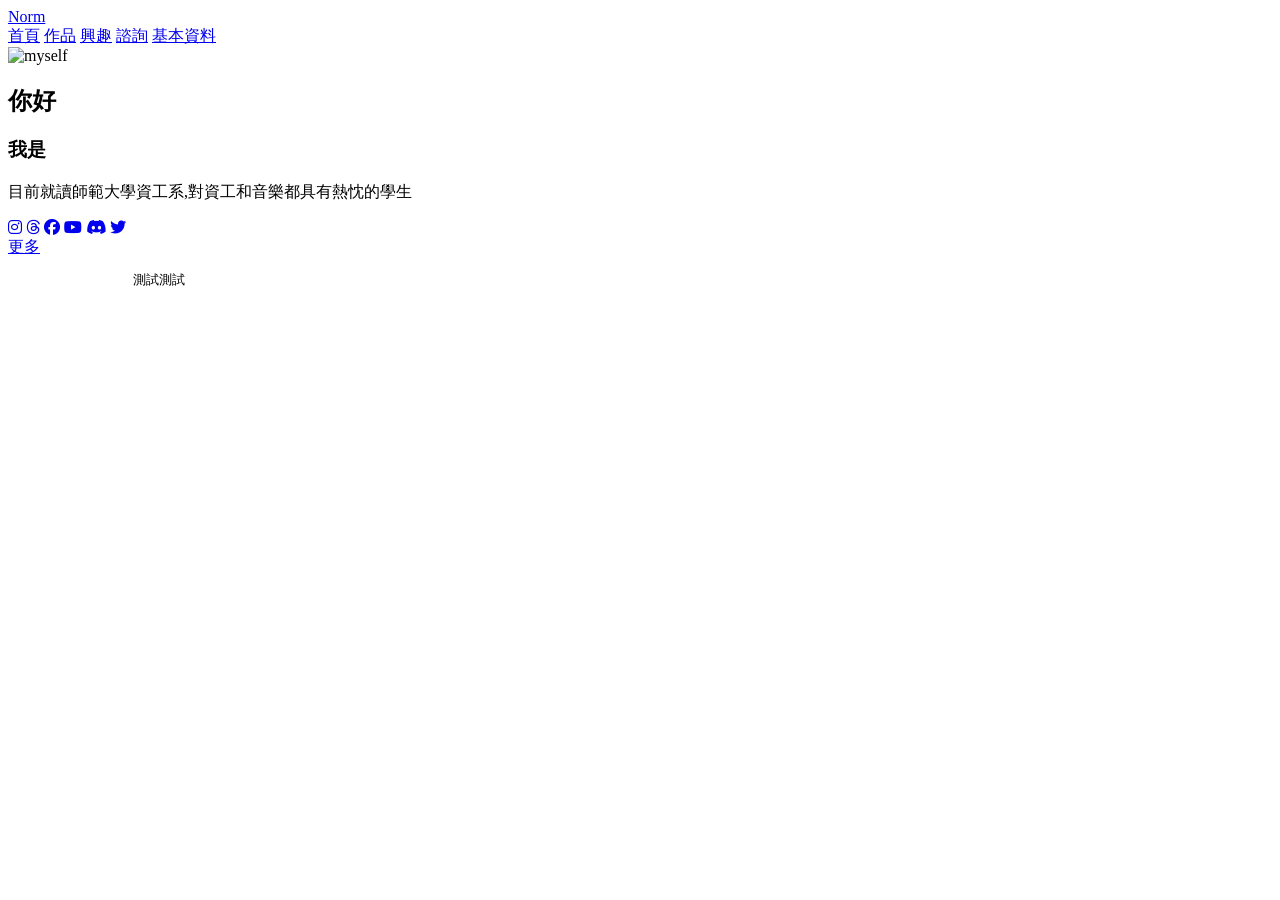
==== index.html @ 0d98c80c "Add files via upload" ====
<!DOCTYPE html>
<html lang="zh">
    <head>
        <meta charset="UTF-8">
        <meta name="viewpoint" content="width=device=width,initial-scale=1.0,maximum-scale=1.0;user-scalable=0;">
        <link rel="stylesheet" href="https://cdnjs.cloudflare.com/ajax/libs/font-awesome/6.5.2/css/all.min.css">
        <link rel="stylesheet" href="style.css">
        <title>我的介紹</title>
    </head>
    <body>
        <header>
            <a href="index.html"class="logo">Norm</a>
            <nav>
                <a href="index.html"class="active">首頁</a>
                <a href="works.html">作品</a>
                <a href="interest.html">興趣</a>
                <a href="service.html">諮詢</a>
                <a href="information.html">基本資料</a>
            </nav>
        </header>
        <section class="home">
            <div class="home-img">
                <img src="myself.jpg" alt="myself">
            </div>
            <div class="home-content">
                <h1>你好<span></span></h1>
                <h3 class="typing-text">我是<span></span></h3>
                <p>目前就讀師範大學資工系,對資工和音樂都具有熱忱的學生</p>
                <div class="social-icons">
                    <a href="https://www.instagram.com/norm__0425/"><i class="fa-brands fa-instagram"></i></a>
                    <a href="https://www.threads.com/@norm__0425"><i class="fa-brands fa-threads"></i></a>
                    <a href="https://www.facebook.com/xing.ye.41049/"><i class="fa-brands fa-facebook"></i></a>
                    <a href="https://www.youtube.com/@Starnight-w"><i class="fa-brands fa-youtube"></i></a>
                    <a href="https://discord.gg/KSewuahjup"><i class="fa-brands fa-discord"></i></a>
                    <a href="https://x.com/norm_0425"><i class="fa-brands fa-twitter"></i></a>
                </div>
                <a href="information.html" class="btn">更多</a>
            </div>
        </section>
        <section class="about me">
            <pre>
                測試測試
            </pre>
        </section>
    </body>
</html>
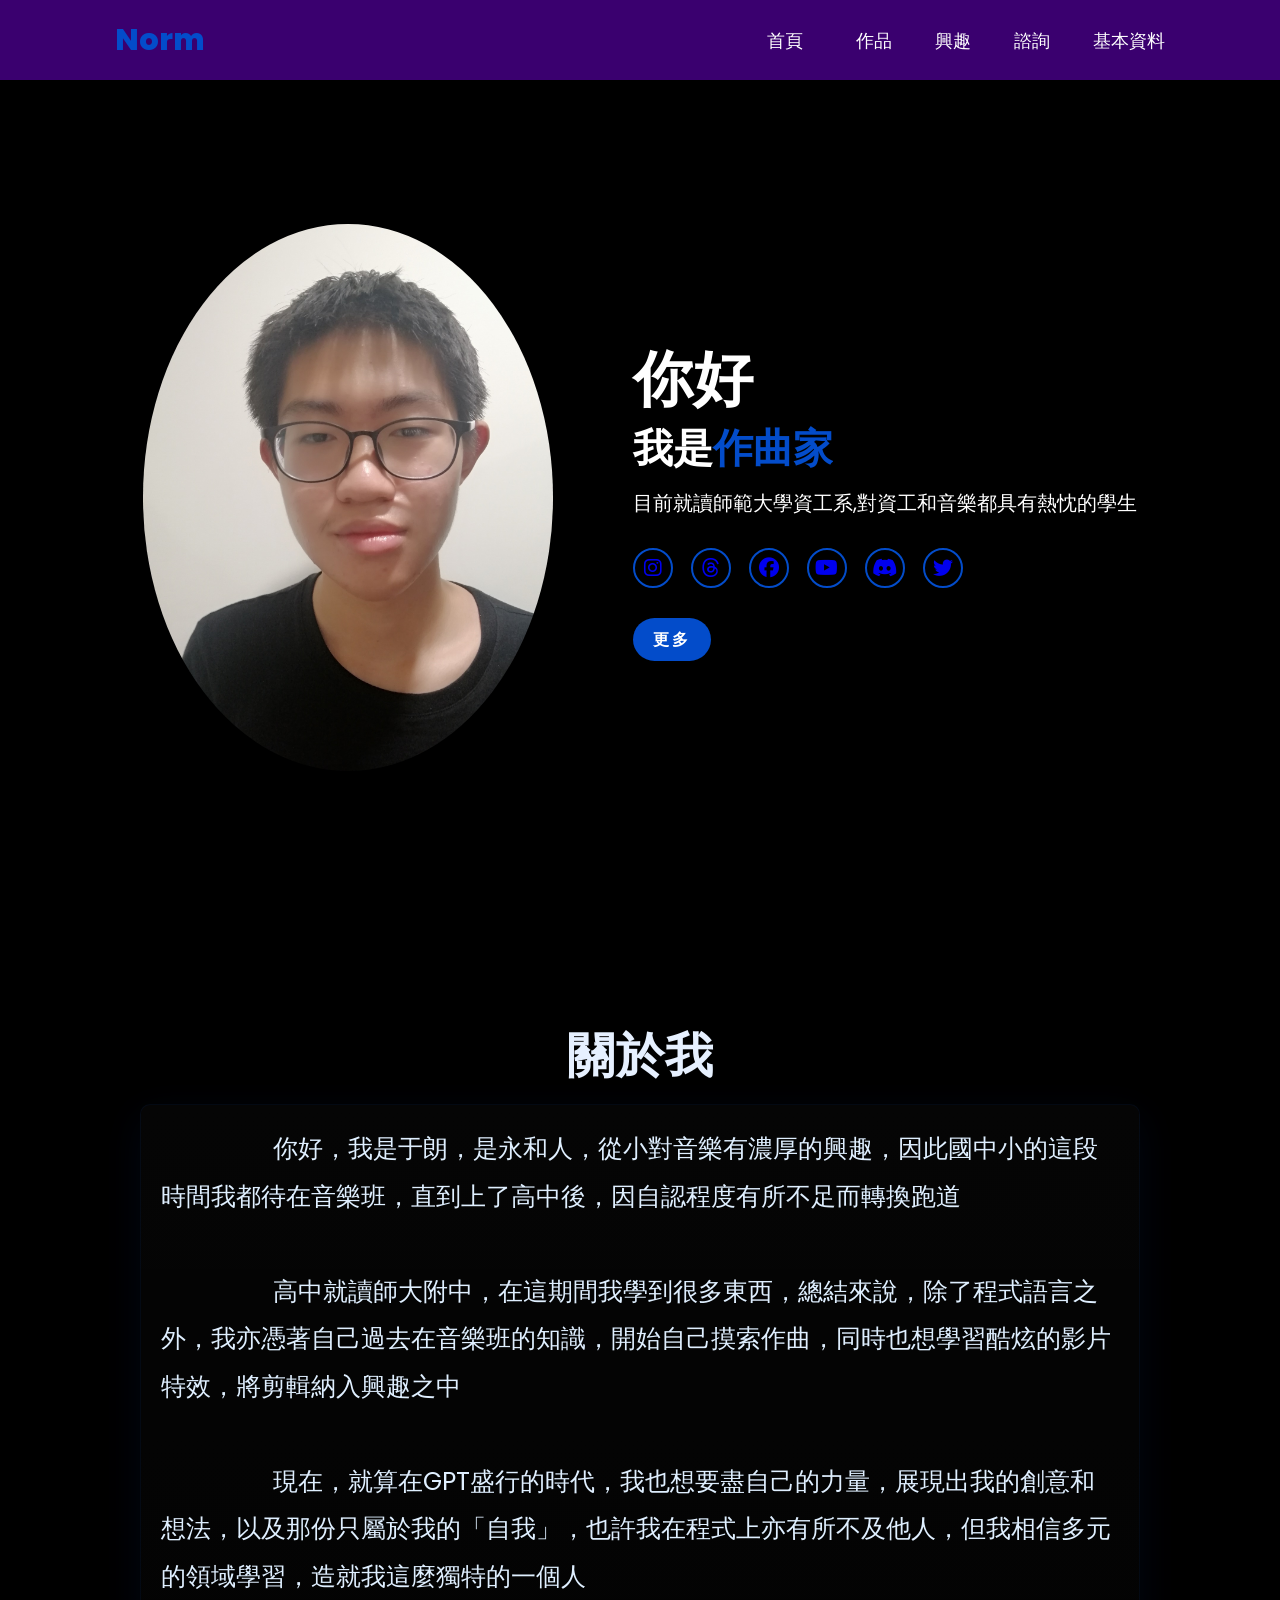
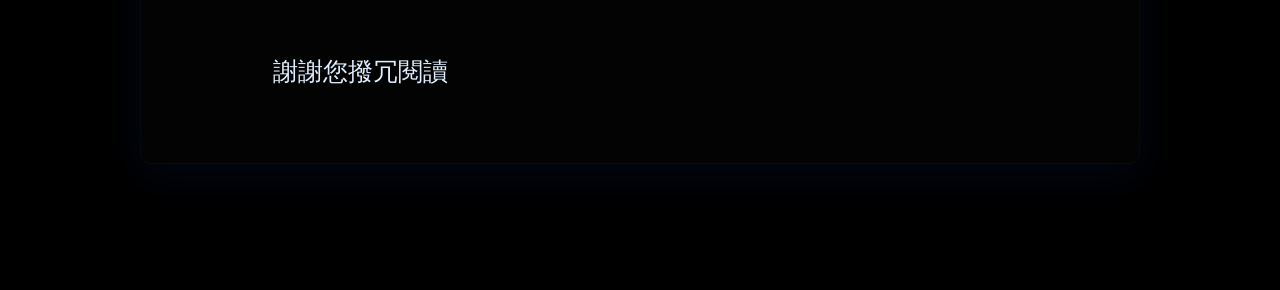
==== commit 37f108af: "Add files via upload" ====
--- a/index.html
+++ b/index.html
@@ -37,10 +37,19 @@
                 <a href="information.html" class="btn">更多</a>
             </div>
         </section>
-        <section class="about me">
-            <pre>
-                測試測試
-            </pre>
+        <section class="about_me">
+            <h1>關於我</h1>
+            <div class="about-card">
+                <pre>
+                你好，我是于朗，是永和人，從小對音樂有濃厚的興趣，因此國中小的這段時間我都待在音樂班，直到上了高中後，因自認程度有所不足而轉換跑道
+
+                高中就讀師大附中，在這期間我學到很多東西，總結來說，除了程式語言之外，我亦憑著自己過去在音樂班的知識，開始自己摸索作曲，同時也想學習酷炫的影片特效，將剪輯納入興趣之中
+
+                現在，就算在GPT盛行的時代，我也想要盡自己的力量，展現出我的創意和想法，以及那份只屬於我的「自我」，也許我在程式上亦有所不及他人，但我相信多元的領域學習，造就我這麼獨特的一個人
+                
+                謝謝您撥冗閱讀
+                </pre>
+            </div>
         </section>
     </body>
 </html>
--- a/style.css
+++ b/style.css
@@ -0,0 +1,1056 @@
+@import url(https://fonts.googleapis.com/css2?family=Poppins%3Awght%40100%3B200%3B300%3B400%3B500%3B600&display=swap%27%29%3B);
+
+*{
+    margin: 0;
+    padding: 0;
+    box-sizing: border-box;
+    text-decoration: none;
+    border: none;
+    outline: none;
+    font-family:'Poppins', sans-serif;
+
+}
+
+html{
+    font-size: 62.5%;
+}
+
+:root{
+    --header-height: 8rem;
+    --header-overlap: 3rem; /* 被 header 遮蓋的高度，可調 */
+}
+
+body{
+    width: 100%;
+    height: 200vh;
+    overflow-x: hidden;
+    background-color: black;
+    color: white;
+    padding-top: calc(var(--header-height) - var(--header-overlap));
+}
+
+header{
+    position: fixed;
+    top: 0;
+    left: 0;
+    width: 100%;
+    height: var(--header-height);
+    padding: 1rem 9%;
+    background-color:	#3A006F;
+    -webkit-backdrop-filter: blur(6px);
+    backdrop-filter: blur(6px);
+    box-shadow: 0 6px 24px rgba(0,0,0,0.45);
+    display: flex;
+    justify-content: space-between;
+    align-items: center;
+    z-index: 1000;
+}
+
+.logo{
+    font-size: 3rem;
+    color: #034CCA;
+    font-weight: 800;
+    cursor: pointer;
+    transition: 0.5s ease;
+}
+
+.logo hover{
+    transform:scale(1.1);
+}
+
+nav a{
+    font-size:1.8rem;
+    color: white;
+    margin-left:4rem;
+    font-weight: 500;
+    transition: 0.3s ease;
+    border-bottom: 3px solid transparent;
+}
+
+nav a:hover,
+nav a:active{
+    color: #034CCA;
+    border-bottom: 3px solid #034CCA;
+}
+
+@media(max-width: 995px) {
+    nav{
+        position: absolute;
+        display: 20%;
+        top:0;
+        right: 0;
+        width:40%;
+        border-left:3px solid #034CCA;
+        border-bottom: 3px solid #034CCA;
+        padding: 1rem solid;
+        background-color:	#0f45ea;
+        border-top: 0.1rem solid rgba(0,0,0,0.1);
+    }
+}
+
+nav.active{
+    display: block;
+}
+
+nav.a{
+    display: block;
+    font-size:2rem;
+    margin:3rem 0;
+}
+
+nav a:hover,
+nav a.active{
+    padding:  1rem;
+    border-radius: 0.5rem;
+    border-bottom: 0.5rem;
+}
+
+section{
+    min-height: 100vh;
+    padding: 5rem 9% 5rem;
+}
+
+.home{
+    display:flex;
+    justify-content: center;
+    align-items: center;
+    gap:8rem;
+    background-color: black;
+}
+
+
+.home .home-content h1{
+    font-size: 6rem;
+    font-weight: 700;
+    line-height: 1.3;
+}
+
+span{
+    color:#034CCA;
+}
+.home-content p{
+    font-size: 2rem;
+}
+
+.home-content h3{
+    font-size:4rem;
+    margin-bottom: 1rem;
+    font-weight: 700;
+}
+
+.home img{
+    border-radius:50%;
+}
+
+.home-img img{
+    position: relative;
+    width: 32vw;
+    border-radius:50%;
+    box-shadow: 0 0 25px solid #034CCA;
+    cursor:pointer;
+    transition: 0.2s linear;
+}
+
+.social-icons a{
+    display:inline-flex;
+    justify-content:center ;
+    align-items:center;
+    width: 4rem;
+    height: 4rem;
+    background-color: transparent;
+    border: 0.2rem solid #034CCA;
+    font-size: 2rem;
+    border-radius: 50%;
+    margin: 3rem 1.5rem 3rem 0;
+    transition:0.3s ease;
+}
+
+.social-icons a:hover{
+    color:black;
+    transform:scale(1.3)translateY(-5px);
+    background-color: #034CCA;
+    box-shadow: 0 0 25px #034CCA;
+}
+
+.btn{
+    display: inline-block;
+    padding: 1rem 2.8rem;
+    background-color: #034CCA;
+    border-radius: 4rem;
+    font-size: 1.6rem;
+    color: white;
+    letter-spacing: 0.3rem;
+    font-weight: 600;
+    border:2px;
+    transition:0.3s ease;
+    cursor: pointer;
+}
+
+.btn:hover{
+    transform:scale3d(1.03);
+    background-color: #034CCA;
+    color:black;
+    box-shadow: 0 0 25px #034CCA;
+}
+.typing-text{
+    font-size: 34px;
+    font-weight: 600;
+    min-width: 280px;
+}
+
+.typing-text span{
+    position: relative;
+}
+.typing-text span::before{
+    content: "作曲家";
+    color:#034CCA;
+    animation: words 10s infinite;
+}
+
+.typing-text span::after{
+    content: "";
+    background-color: black;
+    position: absolute;
+    width:calc(100%+8px);
+    height: 100%;
+    border-left:3px solid black;
+    right:-8;
+    animation: cursor 0.6s infinite;
+}
+
+@keyframes cursor{
+    to{
+        border-left: 3px solid #034CCA;
+    }
+}
+
+@keyframes words{
+    0%,20%{
+        content:"作曲家";
+    }
+    21%,40%{
+        content:"工程師";
+    }
+    41%,60%{
+        content:"剪輯師";
+    }
+    61%,80%{
+        content:"媒體經營者";
+    }81%,100%{
+        content:"鋼琴家";
+    }
+}
+
+@media(max-width: 995px){
+    .home{
+        flex-direction: column;
+        margin: 5rem 4rem;
+    }
+
+    .home .home-contet h3{
+        font-size:2.5rem;
+    }
+
+    .home-content h1{
+        font-size:5rem;
+    }
+
+    .home-img img{
+        width:70vw;
+        margin-top:4rem;
+    }
+}
+
+.about_me{
+    display: flex;
+    flex-direction: column;
+    align-items: center;
+    margin-top: 4rem;
+    padding: 3rem 1.5rem;
+    width: 100%;
+}
+
+.about_me h1{
+    font-size: 4.8rem;
+    margin: 0 0 1.2rem 0;
+    color: #e6f0ff;
+    text-align: left;
+    letter-spacing: 1px;
+}
+
+.about_me .about-card{
+    background: linear-gradient(180deg, rgba(255,255,255,0.02), rgba(255,255,255,0.01));
+    border: 1px solid rgba(3,76,202,0.08);
+    padding: 2rem;
+    border-radius: 1rem;
+    max-width: 1000px;
+    width: 90%;
+    box-shadow: 0 12px 40px rgba(3,76,202,0.09);
+}
+
+.about_me pre{
+    white-space: pre-wrap; /* 保留換行但允許換行斷行 */
+    font-family: 'Poppins', sans-serif;
+    font-size: 2.5rem;
+    line-height: 1.9;
+    color: #dfefff;
+    margin: 0;
+}
+
+/* smaller devices */
+@media(max-width: 768px){
+    .about_me h1{ font-size: 3.2rem; }
+    .about_me .about-card{ padding: 1.4rem; }
+    .about_me pre{ font-size: 1.4rem; line-height: 1.7; }
+}
+
+@media(max-width: 480px){
+    .about_me h1{ font-size: 2.2rem; }
+    .about_me .about-card{ width: 96%; padding: 1rem; }
+    .about_me pre{ font-size: 1.2rem; }
+}
+
+.svg {
+    margin-top: 80px;
+    margin-left: 10px;
+}
+
+.script{
+    display: block;
+    font-size: 50px;
+    margin-top: 90px;
+    padding: 10px;
+    border: 2px solid #034CCA;
+    background: #921AFF;
+}
+
+.myworks h1{
+    font-size: 30px;
+    display: flex;
+    flex-direction: column;
+    justify-content: center;
+    align-items: center;
+}
+.melancholy{
+    display: flex;
+    flex-direction: column;
+    justify-content: center;
+    align-items: center;
+    height: auto;
+    min-height: 100vh;
+    width: 100%;
+    color:palevioletred;
+    margin: 0;
+    margin-top: 10rem;
+    padding: 2rem;
+    gap: 2rem;
+}
+
+h1.melancholy-title,
+.melancholy h1{
+    font-size: 8rem;
+    text-align: center;
+    margin-bottom: 2rem;
+    color: aqua;
+    word-break: break-word;
+}
+
+/* RWD for melancholy section */
+@media(max-width: 1024px){
+    .melancholy{
+        min-height: auto;
+        padding: 3rem 2rem;
+    }
+    
+    .melancholy h1{
+        font-size: 6rem;
+        margin-bottom: 1.5rem;
+    }
+}
+
+@media(max-width: 768px){
+    .melancholy{
+        margin-top: 5rem;
+        padding: 2rem 1.5rem;
+    }
+    
+    .melancholy h1{
+        font-size: 4rem;
+        margin-bottom: 1rem;
+    }
+    
+    .video-frame{
+        max-width: 95%;
+        padding: 1rem;
+    }
+}
+
+@media(max-width: 480px){
+    .melancholy{
+        margin-top: 4rem;
+        padding: 1.5rem 1rem;
+    }
+    
+    .melancholy h1{
+        font-size: 2.5rem;
+        margin-bottom: 0.8rem;
+    }
+    
+    .video-frame{
+        max-width: 100%;
+        padding: 0.8rem;
+        border: 0.05rem solid #ffffff;
+    }
+}
+
+h1.melancholy-title,
+.melancholy h1{
+    font-size: 8rem;
+    text-align: center;
+    margin-bottom: 2rem;
+    color: aqua;
+}
+
+
+.trip{
+    display: flex;
+    flex-direction: column;
+    justify-content: center;
+    align-items: center;
+    min-height: 100vh;
+    width: 100%;
+    padding: 2rem;
+    margin: 0;
+    gap: 2rem;
+}
+
+.trip h1{
+    font-size: 8rem;
+    text-align: center;
+    margin-bottom: 1rem;
+    color: aqua;
+}
+.melancholy-video{
+    width: 100%;
+    max-width: 900px;
+    height: auto;
+    aspect-ratio: 16 / 9;
+    display: block;
+    margin: 0 auto;
+    box-shadow: 0 8px 24px rgba(0,0,0,0.3);
+}
+
+.video-frame{
+    border: 0.1rem solid #ffffff;
+    border-radius: 1rem;
+    overflow: hidden;
+    display: inline-block;
+    width: 100%;
+    max-width: 1100px;
+    background: black;
+    box-shadow: 0 6px 18px rgba(0,0,0,0.35);
+    padding: 1.5rem; 
+    box-sizing: border-box;
+}
+
+.trip-audio{
+    display: flex;
+    flex-direction: column;
+    justify-content: center;
+    align-items: center;
+}
+/* Music Works Section */
+.music-works-section{
+    display: flex;
+    flex-direction: column;
+    justify-content: center;
+    align-items: center;
+    padding: 3rem 2rem;
+    gap: 3rem;
+    min-height: 50vh;
+    background: linear-gradient(135deg, rgba(3, 76, 202, 0.05) 0%, transparent 100%);
+}
+
+.music-btn{
+    display: inline-block;
+    padding: 1.2rem 3rem;
+    background-color: #034CCA;
+    border-radius: 4rem;
+    font-size: 1.8rem;
+    color: white;
+    letter-spacing: 0.2rem;
+    font-weight: 600;
+    border: 2px solid #034CCA;
+    transition: all 0.3s ease;
+    cursor: pointer;
+}
+
+.music-btn:hover{
+    background-color: transparent;
+    color: #034CCA;
+    transform: scale(1.05);
+    box-shadow: 0 0 20px rgba(3, 76, 202, 0.6);
+}
+
+.table-container{
+    width: 100%;
+    max-width: 1200px;
+    overflow-x: auto;
+    border-radius: 1rem;
+    box-shadow: 0 6px 18px rgba(0,0,0,0.35);
+}
+
+#demo{
+    width: 100%;
+    border-collapse: collapse;
+    background-color: #1a1a1a;
+    color: white;
+}
+
+#demo th{
+    background-color: #034CCA;
+    padding: 1.2rem;
+    text-align: left;
+    font-size: 1.6rem;
+    font-weight: 600;
+    border-bottom: 2px solid #034CCA;
+}
+
+#demo td{
+    padding: 1rem 1.2rem;
+    font-size: 1.4rem;
+    border-bottom: 1px solid #333;
+}
+
+#demo tr:hover{
+    background-color: rgba(3, 76, 202, 0.15);
+    transition: background-color 0.3s ease;
+}
+
+@media(max-width: 768px){
+    .music-btn{
+        padding: 1rem 2rem;
+        font-size: 1.4rem;
+    }
+   
+    #demo th,
+    #demo td{
+        padding: 0.8rem;
+        font-size: 1.2rem;
+    }
+    
+    .music-works-section{
+        padding: 2rem 1rem;
+    }
+    
+    .trip h1{
+        font-size: 4rem;
+    }
+    
+    .trip-audio{
+        max-width: 95%;
+        padding: 1.5rem;
+    }
+    
+    .trip-audio audio{
+        height: 40px;
+    }
+}
+
+@media(max-width: 480px){
+    .trip h1{
+        font-size: 2.5rem;
+    }
+    
+    .trip-audio{
+        max-width: 100%;
+        padding: 1rem;
+        border: 1px solid #034CCA;
+    }
+    
+    .trip-audio audio{
+        height: 35px;
+    }
+}
+
+.trip-audio{
+    display: flex;
+    flex-direction: column;
+    justify-content: center;
+    align-items: center;
+    width: 100%;
+    max-width: 800px;
+    padding: 2rem;
+    background: linear-gradient(135deg, rgba(3, 76, 202, 0.1) 0%, rgba(146, 26, 255, 0.1) 100%);
+    border: 2px solid #034CCA;
+    border-radius: 1.5rem;
+    box-shadow: 0 8px 24px rgba(3, 76, 202, 0.2);
+}
+
+.trip-audio audio{
+    width: 100%;
+    max-width: 600px;
+    height: 50px;
+    border-radius: 1rem;
+    background-color: #1a1a1a;
+    accent-color: #034CCA;
+}
+
+.myself{
+    font-size:40px;
+    color:white
+}
+
+.polygon{
+    /* 將 SVG 容器置中（在欄位內置中）*/
+    display: flex;
+    justify-content: center;
+    align-items: center;
+    width: 100%;
+    margin: 2rem 0;
+}
+
+/* SVG 本體：限制寬度並讓多邊形置中 */
+.polygon svg{
+    width: 320px;
+    max-width: 80vw;
+    height: auto;
+    display: block;
+}
+
+/* 旋轉動畫：需要 transform-box 以讓 transform-origin 生效 */
+.polygon polygon{
+    transform-box: fill-box;
+    transform-origin: center;
+    animation: spin 8s linear infinite;
+}
+
+@keyframes spin{
+    to { transform: rotate(360deg); }
+}
+
+/* 可選：若想把多邊形固定在視窗中央（覆蓋頁面），啟用下面這個類別 .polygon--fixed
+   使用方法：在 HTML 的 svg 容器上加上 class="polygon polygon--fixed" */
+.polygon--fixed{
+    position: fixed;
+    left: 50%;
+    top: 50%;
+    transform: translate(-50%, -50%);
+    z-index: 500;
+    pointer-events: none; /* 不阻擋下方互動 */
+}
+
+/* 斷點微調 */
+@media(max-width: 480px){
+    .polygon svg{ width: 220px; }
+}
+/* MyCard Section */
+.mycard-container{
+    display: flex;
+    flex-direction: column;
+    justify-content: center;
+    align-items: center;
+    min-height: 100vh;
+    width: 100%;
+    padding: 2rem;
+    margin: 0;
+    gap: 2rem;
+}
+
+.mycard-container h1{
+    font-size: 8rem;
+    text-align: center;
+    color: aqua;
+    margin-bottom: 2rem;
+}
+
+.card-wrapper{
+    display: grid;
+    grid-template-columns: 1fr 1fr;
+    gap: 2rem;
+    width: 100%;
+    max-width: 1200px;
+}
+
+.mycard{
+    display: flex;
+    flex-direction: column;
+    background: linear-gradient(135deg, #1a1a2e 0%, #16213e 100%);
+    border: 2px solid #034CCA;
+    border-radius: 1.5rem;
+    padding: 2rem;
+    box-shadow: 0 8px 32px rgba(3, 76, 202, 0.3);
+    transition: all 0.3s ease;
+}
+
+.mycard:hover{
+    transform: translateY(-5px);
+    box-shadow: 0 12px 40px rgba(3, 76, 202, 0.5);
+    border-color: #921AFF;
+}
+
+.card-header{
+    border-bottom: 2px solid #034CCA;
+    padding-bottom: 1rem;
+    margin-bottom: 1.5rem;
+}
+
+.card-header h2{
+    font-size: 2.2rem;
+    color: #034CCA;
+    margin: 0;
+}
+
+.card-content{
+    display: flex;
+    flex-direction: column;
+    gap: 1.2rem;
+}
+
+.card-item{
+    display: flex;
+    justify-content: space-between;
+    align-items: flex-start;
+    font-size: 1.4rem;
+    color: white;
+    padding: 0.8rem 0;
+    border-bottom: 1px solid rgba(3, 76, 202, 0.3);
+}
+
+.card-label{
+    font-weight: 600;
+    color: #034CCA;
+    min-width: 100px;
+}
+
+.card-value{
+    color: white;
+    word-break: break-word;
+    text-align: right;
+    flex: 1;
+    padding-left: 1rem;
+}
+
+/* RWD for mycard */
+@media(max-width: 1024px){
+    .card-wrapper{
+        grid-template-columns: 1fr;
+    }
+    
+    .mycard-container h1{
+        font-size: 6rem;
+    }
+}
+
+@media(max-width: 768px){
+    .mycard-container{
+        min-height: auto;
+        padding: 2rem 1rem;
+    }
+    
+    .mycard-container h1{
+        font-size: 4rem;
+        margin-bottom: 1.5rem;
+    }
+    
+    .mycard{
+        padding: 1.5rem;
+    }
+    
+    .card-header h2{
+        font-size: 1.8rem;
+    }
+    
+    .card-item{
+        flex-direction: column;
+        font-size: 1.2rem;
+        gap: 0.5rem;
+    }
+    
+    .card-label{
+        min-width: auto;
+        margin-bottom: 0.3rem;
+    }
+    
+    .card-value{
+        text-align: left;
+        padding-left: 0;
+    }
+}
+
+@media(max-width: 480px){
+    .mycard-container h1{
+        font-size: 2.5rem;
+    }
+    
+    .mycard{
+        padding: 1rem;
+        border: 1px solid #034CCA;
+    }
+    
+    .card-header h2{
+        font-size: 1.4rem;
+    }
+    
+    .card-item{
+        font-size: 1rem;
+        padding: 0.6rem 0;
+    }
+}
+
+/* Listen button for SoundCloud */
+.listen-wrap{
+    text-align: center;
+    margin: 3rem 0 6rem;
+}
+
+.listen-btn{
+    display: inline-flex;
+    align-items: center;
+    gap: 1rem;
+    padding: 1rem 2rem;
+    background: linear-gradient(90deg, #ff7a00 0%, #ff5500 100%); /* SoundCloud orange */
+    color: white;
+    text-decoration: none;
+    font-size: 1.8rem;
+    font-weight: 700;
+    border-radius: 4rem;
+    border: 2px solid rgba(255,255,255,0.08);
+    box-shadow: 0 8px 24px rgba(255,85,0,0.18);
+    transition: transform 0.18s ease, box-shadow 0.18s ease, opacity 0.18s ease;
+}
+
+.listen-btn i{ font-size: 2.2rem; line-height:1; }
+
+.listen-btn:hover,
+.listen-btn:focus{
+    transform: translateY(-4px);
+    box-shadow: 0 16px 40px rgba(255,85,0,0.28);
+    opacity: 0.98;
+}
+
+.listen-btn:active{
+    transform: translateY(-2px) scale(0.995);
+}
+
+@media (max-width: 768px){
+    .listen-btn{ font-size: 1.6rem; padding: 0.9rem 1.6rem; }
+    .listen-btn i{ font-size: 1.8rem; }
+}
+
+@media (max-width: 480px){
+    .listen-wrap{ margin: 2rem 0; }
+    .listen-btn{ font-size: 1.4rem; padding: 0.7rem 1.2rem; gap:0.6rem; }
+    .listen-btn i{ font-size: 1.4rem; }
+}
+
+/* Service / Contact form styles */
+.service-section{
+    display: flex;
+    flex-direction: column;
+    align-items: center;
+    padding: 4rem 2rem;
+    min-height: 60vh;
+}
+
+.service-section h1{
+    font-size: 4rem;
+    color: white;
+    text-align: center;
+    margin-bottom: 0.5rem;
+}
+
+.form-wrapper{
+    width: 100%;
+    max-width: 900px;
+    margin-top: 1.5rem;
+}
+
+.contact-form{
+    background: rgba(255,255,255,0.03);
+    border: 1px solid rgba(255,255,255,0.06);
+    padding: 2rem;
+    border-radius: 1rem;
+    box-shadow: 0 8px 32px rgba(0,0,0,0.5);
+}
+
+.contact-form .form-row{
+    display: flex;
+    flex-direction: column;
+    gap: 0.6rem;
+    margin-bottom: 1.2rem;
+}
+
+.contact-form .form-row.two-col{
+    display: grid;
+    grid-template-columns: 1fr 1fr;
+    gap: 1rem;
+}
+
+.contact-form label{
+    font-size: 1.4rem;
+    color: #cfe0ff;
+}
+
+.contact-form input[type="text"],
+.contact-form input[type="tel"],
+.contact-form textarea{
+    width: 100%;
+    padding: 0.9rem 1.1rem;
+    font-size: 1.6rem;
+    border-radius: 0.8rem;
+    border: 1px solid rgba(255,255,255,0.08);
+    background: rgba(255,255,255,0.02);
+    color: white;
+}
+
+.contact-form textarea{ resize: vertical; min-height: 120px; }
+
+.contact-form input:focus, .contact-form textarea:focus{
+    outline: none;
+    box-shadow: 0 0 0 4px rgba(3,76,202,0.12);
+    border-color: #034CCA;
+}
+
+.form-actions{
+    display: flex;
+    gap: 1rem;
+    justify-content: flex-end;
+    margin-top: 0.5rem;
+}
+
+.btn{
+    display: inline-block;
+    padding: 0.9rem 2rem;
+    border-radius: 4rem;
+    font-size: 1.6rem;
+    cursor: pointer;
+    border: none;
+}
+
+.submit-btn{
+    background: linear-gradient(90deg,#034CCA,#0066FF);
+    color: #fff;
+    box-shadow: 0 8px 20px rgba(3,76,202,0.3);
+}
+
+.secondary-btn{
+    background: transparent;
+    color: #cfe0ff;
+    border: 1px solid rgba(255,255,255,0.06);
+}
+
+@media (max-width: 768px){
+    .contact-form .form-row.two-col{ grid-template-columns: 1fr; }
+    .form-actions{ justify-content: center; }
+}
+
+
+.piano,.make-video,.maimai{
+    display: flex;
+    flex-direction: column;
+    justify-content: center;
+    align-items: center;
+    min-height: 100vh;
+    width: 100%;
+    padding: 2rem;
+    margin: 0;
+    gap: 2rem;
+}
+
+.piano h1,.make-video h1,.maimai h1{
+    font-size:8rem;
+    align-items: center;
+
+}
+
+.piano p,.make-video p,.maimai p{
+    font-size: 1.8rem;
+    text-align: center;
+    color: white;
+    max-width: 800px;
+}
+
+.make-video-video,.maimai-play{
+    width: 100%;
+    max-width: 900px;
+    height: auto;
+    aspect-ratio: 16 / 9;
+    display: block;
+    margin: 0 auto;
+    box-shadow: 0 8px 24px rgba(0,0,0,0.3);
+}
+
+.video-link{
+    display: flex;
+    justify-content: center;
+    align-items: center;
+    margin-top: 2rem;
+}
+
+.link-btn{
+    display: inline-flex;
+    align-items: center;
+    gap: 1rem;
+    padding: 1.2rem 3rem;
+    background: linear-gradient(135deg, #034CCA 0%, #0087FF 100%);
+    color: white;
+    text-decoration: none;
+    font-size: 1.8rem;
+    font-weight: 600;
+    border-radius: 4rem;
+    border: 2px solid #034CCA;
+    transition: all 0.3s ease;
+    cursor: pointer;
+    box-shadow: 0 6px 20px rgba(3, 76, 202, 0.4);
+}
+
+.link-btn:hover{
+    background: linear-gradient(135deg, #0087FF 0%, #034CCA 100%);
+    transform: translateY(-3px);
+    box-shadow: 0 10px 30px rgba(3, 76, 202, 0.6);
+    border-color: #921AFF;
+    color: #fff;
+}
+
+.link-btn:active{
+    transform: translateY(-1px);
+}
+
+.link-btn i{
+    font-size: 1.6rem;
+}
+
+@media(max-width: 1024px){
+    .make-video-video,.maimai-play{
+        max-width: 700px;
+    }
+}
+
+@media(max-width: 768px){
+    .make-video p{
+        font-size: 1.4rem;
+    }
+    
+    .make-video-video,.maimai-play{
+        max-width: 95%;
+    }
+    
+    .link-btn{
+        padding: 1rem 2rem;
+        font-size: 1.4rem;
+    }
+}
+
+@media(max-width: 480px){
+    .make-video p{
+        font-size: 1.2rem;
+    }
+    
+    .link-btn{
+        padding: 0.8rem 1.5rem;
+        font-size: 1.2rem;
+        gap: 0.5rem;
+    }
+}
+
